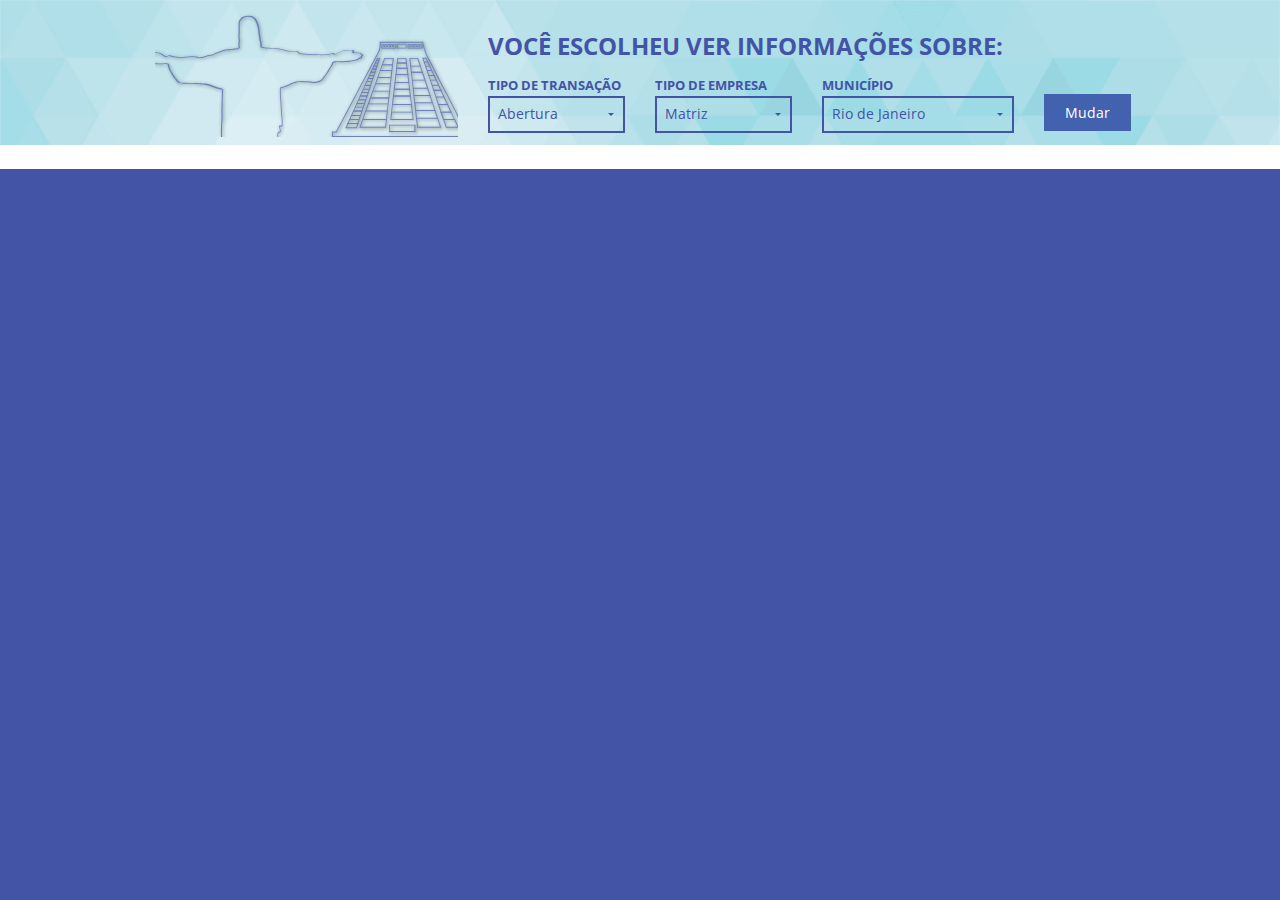
==== index.html @ cc653244 "iniciando projeto" ====
<!DOCTYPE html>
<html lang="en">

<head>
    <meta charset="UTF-8">
    <meta name="viewport" content="width=device-width, initial-scale=1.0">
    <meta http-equiv="X-UA-Compatible" content="ie=edge">
    <title>Informação Empresas</title>
    <link rel="stylesheet" href="source/css/foundation.css">

    <link rel="stylesheet" href="source/css/informacaoEmpresa.css">
    <link href="https://fonts.googleapis.com/css?family=Open+Sans:300,400,400i,600,700" rel="stylesheet">

</head>

<body>
    <div class="container-site">

        <div class="ats-container--paginaInterna">
            <section class="ats-header-banner">
                <div class="row">
                    <div class="columns small-12 medium-4">
                        <div class="ats-containerIlus">
                            <div class="ats-ilustracao"></div>
                        </div>
                    </div>
                    <div class="columns small-12 medium-8 ats-header-bannerContent">
                        <h1 class="ats-header-bannerTit">Você escolheu ver informações sobre:</h1>
                        <form action="#" class="ats-header-bannerForm">
                            <div class="row">
                                <div class="columns small-12 medium-3">
                                    <label class="ats-header-bannerLbl" for="tpTransEmp">Tipo de Transação</label>
                                    <select name="tipo-transacao" id="selectTpTransacao" class="ats-header-bannerSelect">
                                  <option value="abertura">Abertura</option>
                                  <option value="baixa">Baixa</option>
                                  <option value="alteracao">Alteração</option>
                              </select>
                                </div>
                                <div class="columns small-12 medium-3">
                                    <label class="ats-header-bannerLbl" for="tpTransEmp">Tipo de Empresa</label>
                                    <select name="tipo-empresa" id="selectTpEmpresa" class="ats-header-bannerSelect">
                                  <option value="matriz">Matriz</option>
                                  <option value="filial">Filial</option>
                                  <option value="mei">Mei</option>
                              </select>
                                </div>
                                <div class="columns small-12 medium-4">
                                    <label class="ats-header-bannerLbl" for="tpTransEmp">Município</label>
                                    <select name="tipo-municipio" id="selectMunicipio" class="ats-header-bannerSelect">
                                  <option value="rioDeJaneiro">Rio de Janeiro</option>
                                  <option value="outrosMunicipios">Outros Municípios</option>
                              </select>
                                </div>
                                <div class="columns small-12 medium-2">
                                    <button type="submit" class="ats-botao--azul u-md-txtBtn ats-btn ats-btn--tamanhoCampo" id="mudarInformacoesBtn">Mudar</button>
                                </div>
                            </div>
                        </form>
                    </div>
                </div>
            </section>
            <section id="containerInformacoesCards" class="ats-infoContainer">
                <div class="row">
                    <div class="columns small-12" id="containerInformacoes">
                        <script type="text/template" id="erro">
                            <section class="ats-alerta" id="containerErro">
                                <div class="ats-alertaBox--erro ats-alertaBox alert-box">
                                    <span class="ats-alertaBox-icone ats-alertaBox-icone--erro icon-blocked"></span>
                                    <section class="ats-alertaBox-conteudo">
                                        <p class="ats-alertaBox-txt ats-alertaBox-txtErro u-bold">Não foram encontradas informações sobre as seguintes opções:</p>
                                        <ul class="u-xsm-margemTop">
                                            <li id="tipoTransacao" class="u-md-texto"></li>
                                            <li id="tipEmpresa" class="u-md-texto"></li>
                                            <li id="tipoMunicipio" class="u-md-texto"></li>
                                        </ul>
                                    </section>
                                </div>
                            </section>
                        </script>
                    </div>
                </div>
            </section>
        </div>

    </div>

</body>

</html>
---- source/css/informacaoEmpresa.css ----
/*=== estilo página de informações de empresas ===*/

body {
    font: 12px/1.5 'Open Sans', sans-serif;
    /*overflow-y: auto;*/
    background: #4354A6;
    overflow-x: hidden;
    -webkit-animation: androidbugfix infinite 1s;
    height: 100%;
}

ul, li, p, a, span, div, label, button, .button, nav, h1, h2, h3, h4, h5, h6 {
    font-family: 'Open Sans', sans-serif;
}

*, *:before, *:after {
    -webkit-box-sizing: border-box;
    -moz-box-sizing: border-box;
    box-sizing: border-box;
}

.container-site {
    background: #fff;
    min-height: 100%;
    padding: 0;
    margin: 0;
    position: relative;
}

select {
    -webkit-appearance: none!important;
    border-radius: 0;
    background-color: #fafafa;
    background-image: url([data-uri]…J2ZSI+PHBvbHlnb24gcG9pbnRzPSI1Ljk5MiwwIDIuOTkyLDMgLTAuMDA4LDAgIi8+PC9zdmc+);
    background-position: 100% center;
    background-repeat: no-repeat;
    border-style: solid;
    border-width: 1px;
    border-color: #ccc;
    padding: .5rem;
    font-size: .875rem;
    color: rgba(0, 0, 0, .75);
    line-height: normal;
    border-radius: 0;
    height: 2.3125rem;
}

.ats-btn {
    padding-right: 1.25rem;
    padding-left: 1.25rem;
    display: inline-block;
    text-align: center;
    margin: 0 0 1.25rem;
    font-weight: normal;
    line-height: normal;
    -webkit-appearance: none;
    -moz-appearance: none;
    appearance: none;
}

.ats-botao--azul {
    background: #4261af;
    color: #fff;
    border: solid 1px #4261af;
}

.u-md-label, .u-md-tableHead, .u-md-link, .u-md-txtBtn {
    font-size: 1.167em;
}

button, .button {
    cursor: pointer;
    position: relative;
    border-radius: 0;
    transition: background-color 300ms ease-out;
}

.ats-header-banner {
    background: rgba(196, 196, 196, 1);
    background: -moz-linear-gradient(left, rgba(196, 196, 196, 1) 0%, rgba(215, 215, 215, 1) 10%, rgba(255, 255, 255, 1) 55%, rgba(255, 255, 255, 1) 91%, rgba(255, 255, 255, 1) 100%);
    background: -webkit-gradient(left top, right top, color-stop(0%, rgba(196, 196, 196, 1)), color-stop(10%, rgba(215, 215, 215, 1)), color-stop(55%, rgba(255, 255, 255, 1)), color-stop(91%, rgba(255, 255, 255, 1)), color-stop(100%, rgba(255, 255, 255, 1)));
    background: -webkit-linear-gradient(left, rgba(196, 196, 196, 1) 0%, rgba(215, 215, 215, 1) 10%, rgba(255, 255, 255, 1) 55%, rgba(255, 255, 255, 1) 91%, rgba(255, 255, 255, 1) 100%);
    background: -o-linear-gradient(left, rgba(196, 196, 196, 1) 0%, rgba(215, 215, 215, 1) 10%, rgba(255, 255, 255, 1) 55%, rgba(255, 255, 255, 1) 91%, rgba(255, 255, 255, 1) 100%);
    background: -ms-linear-gradient(left, rgba(196, 196, 196, 1) 0%, rgba(215, 215, 215, 1) 10%, rgba(255, 255, 255, 1) 55%, rgba(255, 255, 255, 1) 91%, rgba(255, 255, 255, 1) 100%);
    background: linear-gradient(to right, rgba(196, 196, 196, 1) 0%, rgba(215, 215, 215, 1) 10%, rgba(255, 255, 255, 1) 55%, rgba(255, 255, 255, 1) 91%, rgba(255, 255, 255, 1) 100%);
    filter: progid:DXImageTransform.Microsoft.gradient( startColorstr='#c4c4c4', endColorstr='#ffffff', GradientType=1);
    background-image: url("../images/fundoBanner.png");
    background-repeat: no-repeat;
    background-size: cover;
    margin: 0;
    padding-bottom: 1em;
    /*position: relative;*/
}

.ats-header-banner {
    padding: 1em 0;
}

.ats-moduloCards-titulo {
    font-size: 1.366em;
    color: #4354a6;
    font-weight: bold;
    padding: .3em 0;
    border-bottom: 1px dotted #4354a6;
    border-top: 1px dotted #4354a6;
    display: block;
    width: 100%;
}

.ats-moduloCards-titulo--toggle {
    background: #dde0e0;
    padding-left: 1em;
    margin-bottom: 0;
    border-bottom: none;
    cursor: pointer;
}

.ats-moduloCards-titulo--toggleAberto {
    margin-bottom: 1em;
    border-bottom: 1px dotted #4354a6;
}

.ats-header-banner .ats-header-bannerContent {
    position: relative;
}

.ats-header-banner .ats-containerIlus {
    position: relative;
}

.ats-header-banner .ats-ilustracao {
    background-image: url("../images/ilustracao-header-banner.svg");
    background-repeat: no-repeat;
    background-size: cover;
    width: 100%;
    height: 320px;
    display: block;
    opacity: 0.3;
    background-position: left bottom;
    position: absolute;
    left: 0;
}

.ats-header-banner .ats-header-bannerTit {
    font-size: 2em;
    color: #4354a6;
    text-transform: uppercase;
    font-weight: bold;
    margin-bottom: .5em;
}

.ats-header-banner .ats-header-bannerForm {
    margin: 0;
    padding: 0;
}

.ats-header-banner .ats-header-bannerForm .ats-header-bannerLbl {
    font-size: 1.1em;
    text-transform: uppercase;
    margin-bottom: .5em;
    color: #4354a6;
    font-weight: bold;
}

.ats-header-banner .ats-header-bannerForm .ats-header-bannerSelect {
    -moz-appearance: none;
    background-color: rgba(255, 255, 255, 0);
    background-image: url([data-uri]);
    border-width: 2px;
    border-color: #4354A6;
    font-family: 'Open Sans', sans-serif;
    color: #4354A6;
}

.ats-header-banner .ats-header-bannerForm .ats-btn--tamanhoCampo {
    margin-top: 1.3em;
    margin-bottom: 0;
    padding-bottom: .5rem;
    padding-top: .5rem;
}

.ats-infoContainer {
    margin-top: 2em;
    margin-bottom: 2em;
}

.ats-moduloCards {
    flex-wrap: wrap;
    display: flex;
}

.ats-infoContainer .ats-infoContainer-card {
    border: 1px solid #4354a6;
    width: 98%;
    margin: 1%;
}

.ats-infoContainer .ats-infoContainer-card .ats-infoContainer-head {
    margin: 0;
    padding: .5em 1em;
    background: #D6EAF1;
    color: #4354a6;
    font-size: 1.6em;
    text-align: center;
    text-transform: uppercase;
    font-weight: bold;
}

.ats-infoContainer .ats-infoContainer-card .ats-infoContainer-contentTxt {
    padding: 1em;
}

.ats-infoContainer-card .ats-infoContainer-contentTxt .ats-infoContainer-tit {
    font-size: 1.4em;
    font-weight: bold;
    margin-bottom: 1em;
    text-align: center;
}

.ats-infoContainer-card .ats-infoContainer-contentTxt .ats-infoContainer-txt {
    font-size: 1.1em;
    text-align: justify;
    font-weight: normal;
    margin-bottom: 1em;
}

@media only screen and (min-width: 40.063em) {
    .ats-header-banner .ats-ilustracao {
        background-position: center bottom;
        height: 125px;
        opacity: 0.7;
    }
    .ats-header-banner .ats-header-bannerForm .ats-header-bannerSelect {
        margin: 0;
    }
}


/*== breakpoint desktop ==*/

@media only screen and (min-width: 60em) {
    .ats-infoContainer .ats-infoContainer-card {
        width: 48%;
        margin: 1%;
    }
}


/*== Animação ==*/

.ats-infoContainer-card--mostraCard, .ats-moduloCards-titulo--mostrarTitulo {
    -moz-animation: flipInX .75s;
    -ms-animation: flipInX .75s;
    -o-animation: flipInX .75s;
    -webkit-animation: flipInX .75s;
    animation: flipInX .75s;
}

.ats-infoContainer-card--escondeCard {
    -moz-animation: flipOutX .75s;
    -ms-animation: flipOutX .75s;
    -o-animation: flipOutX .75s;
    -webkit-animation: flipOutX .75s;
    animation: flipOutX .75s;
}
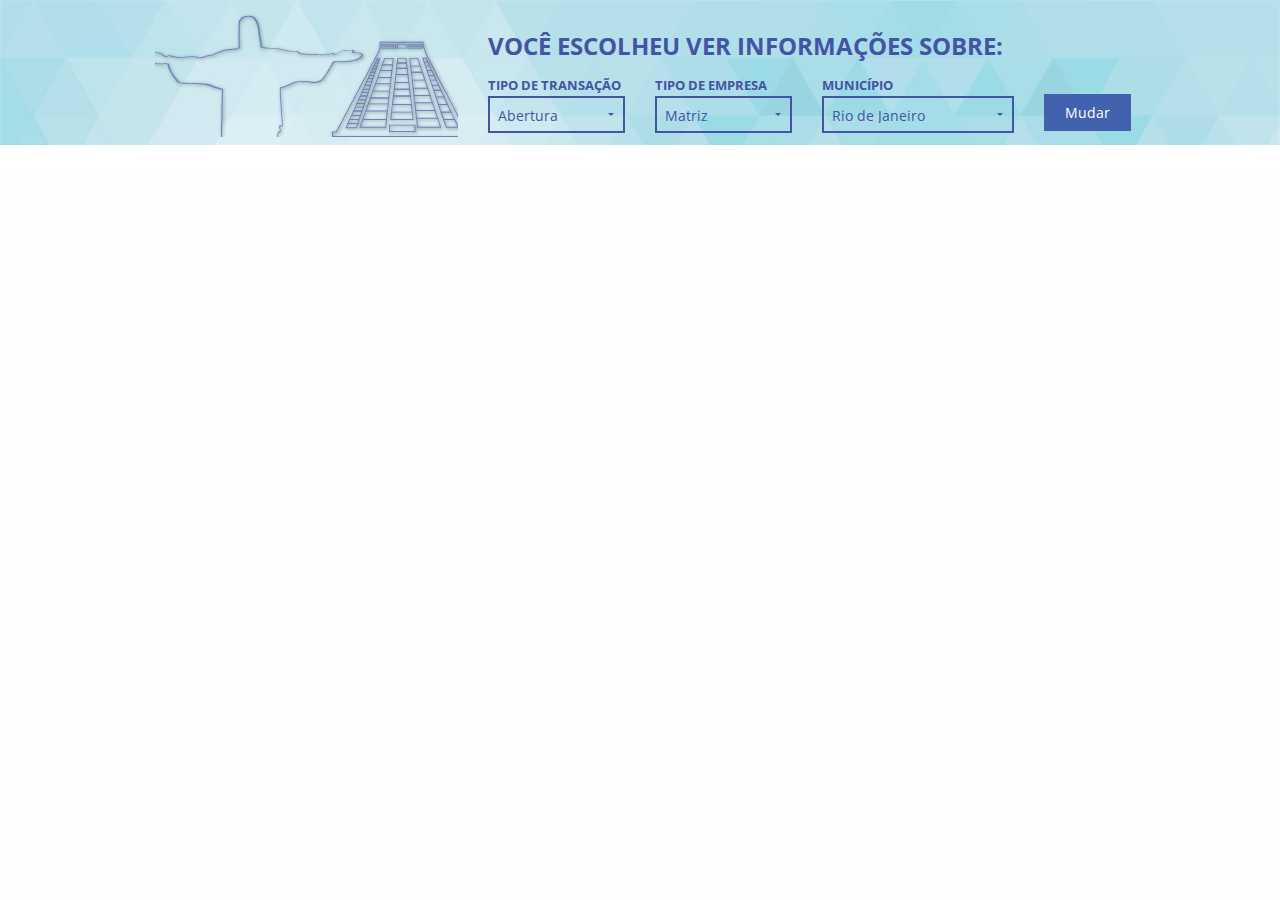
==== commit 766ef42f: "feat: Criando métodos para manipular os dados" ====
--- a/index.html
+++ b/index.html
@@ -16,58 +16,58 @@
 <body>
     <div class="container-site">
 
-        <div class="ats-container--paginaInterna">
-            <section class="ats-header-banner">
+        <div class="container--paginaInterna">
+            <section class="header-banner">
                 <div class="row">
                     <div class="columns small-12 medium-4">
-                        <div class="ats-containerIlus">
-                            <div class="ats-ilustracao"></div>
+                        <div class="containerIlus">
+                            <div class="ilustracao"></div>
                         </div>
                     </div>
-                    <div class="columns small-12 medium-8 ats-header-bannerContent">
-                        <h1 class="ats-header-bannerTit">Você escolheu ver informações sobre:</h1>
-                        <form action="#" class="ats-header-bannerForm">
+                    <div class="columns small-12 medium-8 header-bannerContent">
+                        <h1 class="header-bannerTit">Você escolheu ver informações sobre:</h1>
+                        <form action="#" class="header-bannerForm">
                             <div class="row">
                                 <div class="columns small-12 medium-3">
-                                    <label class="ats-header-bannerLbl" for="tpTransEmp">Tipo de Transação</label>
-                                    <select name="tipo-transacao" id="selectTpTransacao" class="ats-header-bannerSelect">
+                                    <label class="header-bannerLbl" for="tpTransEmp">Tipo de Transação</label>
+                                    <select name="tipo-transacao" id="selectTpTransacao" class="header-bannerSelect">
                                   <option value="abertura">Abertura</option>
                                   <option value="baixa">Baixa</option>
                                   <option value="alteracao">Alteração</option>
                               </select>
                                 </div>
                                 <div class="columns small-12 medium-3">
-                                    <label class="ats-header-bannerLbl" for="tpTransEmp">Tipo de Empresa</label>
-                                    <select name="tipo-empresa" id="selectTpEmpresa" class="ats-header-bannerSelect">
+                                    <label class="header-bannerLbl" for="tpTransEmp">Tipo de Empresa</label>
+                                    <select name="tipo-empresa" id="selectTpEmpresa" class="header-bannerSelect">
                                   <option value="matriz">Matriz</option>
                                   <option value="filial">Filial</option>
                                   <option value="mei">Mei</option>
                               </select>
                                 </div>
                                 <div class="columns small-12 medium-4">
-                                    <label class="ats-header-bannerLbl" for="tpTransEmp">Município</label>
-                                    <select name="tipo-municipio" id="selectMunicipio" class="ats-header-bannerSelect">
+                                    <label class="header-bannerLbl" for="tpTransEmp">Município</label>
+                                    <select name="tipo-municipio" id="selectMunicipio" class="header-bannerSelect">
                                   <option value="rioDeJaneiro">Rio de Janeiro</option>
                                   <option value="outrosMunicipios">Outros Municípios</option>
                               </select>
                                 </div>
                                 <div class="columns small-12 medium-2">
-                                    <button type="submit" class="ats-botao--azul u-md-txtBtn ats-btn ats-btn--tamanhoCampo" id="mudarInformacoesBtn">Mudar</button>
+                                    <button type="submit" class="botao--azul u-md-txtBtn btn btn--tamanhoCampo" id="mudarInformacoesBtn">Mudar</button>
                                 </div>
                             </div>
                         </form>
                     </div>
                 </div>
             </section>
-            <section id="containerInformacoesCards" class="ats-infoContainer">
+            <section id="containerInformacoesCards" class="infoContainer">
                 <div class="row">
                     <div class="columns small-12" id="containerInformacoes">
                         <script type="text/template" id="erro">
-                            <section class="ats-alerta" id="containerErro">
-                                <div class="ats-alertaBox--erro ats-alertaBox alert-box">
-                                    <span class="ats-alertaBox-icone ats-alertaBox-icone--erro icon-blocked"></span>
-                                    <section class="ats-alertaBox-conteudo">
-                                        <p class="ats-alertaBox-txt ats-alertaBox-txtErro u-bold">Não foram encontradas informações sobre as seguintes opções:</p>
+                            <section class="alerta" id="containerErro">
+                                <div class="alertaBox--erro alertaBox alert-box">
+                                    <span class="alertaBox-icone alertaBox-icone--erro icon-blocked"></span>
+                                    <section class="alertaBox-conteudo">
+                                        <p class="alertaBox-txt alertaBox-txtErro u-bold">Não foram encontradas informações sobre as seguintes opções:</p>
                                         <ul class="u-xsm-margemTop">
                                             <li id="tipoTransacao" class="u-md-texto"></li>
                                             <li id="tipEmpresa" class="u-md-texto"></li>
@@ -84,6 +84,7 @@
 
     </div>
 
+  <script src="source/js/InformacoesEmpresas.js"></script>
 </body>
 
 </html>
--- a/source/css/informacaoEmpresa.css
+++ b/source/css/informacaoEmpresa.css
@@ -1,9 +1,5 @@
-/*=== estilo página de informações de empresas ===*/
-
 body {
     font: 12px/1.5 'Open Sans', sans-serif;
-    /*overflow-y: auto;*/
-    background: #4354A6;
     overflow-x: hidden;
     -webkit-animation: androidbugfix infinite 1s;
     height: 100%;
@@ -45,7 +41,7 @@
     height: 2.3125rem;
 }
 
-.ats-btn {
+.btn {
     padding-right: 1.25rem;
     padding-left: 1.25rem;
     display: inline-block;
@@ -58,7 +54,7 @@
     appearance: none;
 }
 
-.ats-botao--azul {
+.botao--azul {
     background: #4261af;
     color: #fff;
     border: solid 1px #4261af;
@@ -75,7 +71,7 @@
     transition: background-color 300ms ease-out;
 }
 
-.ats-header-banner {
+.header-banner {
     background: rgba(196, 196, 196, 1);
     background: -moz-linear-gradient(left, rgba(196, 196, 196, 1) 0%, rgba(215, 215, 215, 1) 10%, rgba(255, 255, 255, 1) 55%, rgba(255, 255, 255, 1) 91%, rgba(255, 255, 255, 1) 100%);
     background: -webkit-gradient(left top, right top, color-stop(0%, rgba(196, 196, 196, 1)), color-stop(10%, rgba(215, 215, 215, 1)), color-stop(55%, rgba(255, 255, 255, 1)), color-stop(91%, rgba(255, 255, 255, 1)), color-stop(100%, rgba(255, 255, 255, 1)));
@@ -92,11 +88,11 @@
     /*position: relative;*/
 }
 
-.ats-header-banner {
+.header-banner {
     padding: 1em 0;
 }
 
-.ats-moduloCards-titulo {
+.moduloCards-titulo {
     font-size: 1.366em;
     color: #4354a6;
     font-weight: bold;
@@ -107,7 +103,7 @@
     width: 100%;
 }
 
-.ats-moduloCards-titulo--toggle {
+.moduloCards-titulo--toggle {
     background: #dde0e0;
     padding-left: 1em;
     margin-bottom: 0;
@@ -115,20 +111,20 @@
     cursor: pointer;
 }
 
-.ats-moduloCards-titulo--toggleAberto {
+.moduloCards-titulo--toggleAberto {
     margin-bottom: 1em;
     border-bottom: 1px dotted #4354a6;
 }
 
-.ats-header-banner .ats-header-bannerContent {
-    position: relative;
-}
-
-.ats-header-banner .ats-containerIlus {
-    position: relative;
-}
-
-.ats-header-banner .ats-ilustracao {
+.header-banner .header-bannerContent {
+    position: relative;
+}
+
+.header-banner .containerIlus {
+    position: relative;
+}
+
+.header-banner .ilustracao {
     background-image: url("../images/ilustracao-header-banner.svg");
     background-repeat: no-repeat;
     background-size: cover;
@@ -141,7 +137,7 @@
     left: 0;
 }
 
-.ats-header-banner .ats-header-bannerTit {
+.header-banner .header-bannerTit {
     font-size: 2em;
     color: #4354a6;
     text-transform: uppercase;
@@ -149,12 +145,12 @@
     margin-bottom: .5em;
 }
 
-.ats-header-banner .ats-header-bannerForm {
+.header-banner .header-bannerForm {
     margin: 0;
     padding: 0;
 }
 
-.ats-header-banner .ats-header-bannerForm .ats-header-bannerLbl {
+.header-banner .header-bannerForm .header-bannerLbl {
     font-size: 1.1em;
     text-transform: uppercase;
     margin-bottom: .5em;
@@ -162,7 +158,7 @@
     font-weight: bold;
 }
 
-.ats-header-banner .ats-header-bannerForm .ats-header-bannerSelect {
+.header-banner .header-bannerForm .header-bannerSelect {
     -moz-appearance: none;
     background-color: rgba(255, 255, 255, 0);
     background-image: url([data-uri]);
@@ -172,30 +168,30 @@
     color: #4354A6;
 }
 
-.ats-header-banner .ats-header-bannerForm .ats-btn--tamanhoCampo {
+.header-banner .header-bannerForm .btn--tamanhoCampo {
     margin-top: 1.3em;
     margin-bottom: 0;
     padding-bottom: .5rem;
     padding-top: .5rem;
 }
 
-.ats-infoContainer {
+.infoContainer {
     margin-top: 2em;
     margin-bottom: 2em;
 }
 
-.ats-moduloCards {
+.moduloCards {
     flex-wrap: wrap;
     display: flex;
 }
 
-.ats-infoContainer .ats-infoContainer-card {
+.infoContainer .infoContainer-card {
     border: 1px solid #4354a6;
     width: 98%;
     margin: 1%;
 }
 
-.ats-infoContainer .ats-infoContainer-card .ats-infoContainer-head {
+.infoContainer .infoContainer-card .infoContainer-head {
     margin: 0;
     padding: .5em 1em;
     background: #D6EAF1;
@@ -206,18 +202,18 @@
     font-weight: bold;
 }
 
-.ats-infoContainer .ats-infoContainer-card .ats-infoContainer-contentTxt {
+.infoContainer .infoContainer-card .infoContainer-contentTxt {
     padding: 1em;
 }
 
-.ats-infoContainer-card .ats-infoContainer-contentTxt .ats-infoContainer-tit {
+.infoContainer-card .infoContainer-contentTxt .infoContainer-tit {
     font-size: 1.4em;
     font-weight: bold;
     margin-bottom: 1em;
     text-align: center;
 }
 
-.ats-infoContainer-card .ats-infoContainer-contentTxt .ats-infoContainer-txt {
+.infoContainer-card .infoContainer-contentTxt .infoContainer-txt {
     font-size: 1.1em;
     text-align: justify;
     font-weight: normal;
@@ -225,12 +221,12 @@
 }
 
 @media only screen and (min-width: 40.063em) {
-    .ats-header-banner .ats-ilustracao {
+    .header-banner .ilustracao {
         background-position: center bottom;
         height: 125px;
         opacity: 0.7;
     }
-    .ats-header-banner .ats-header-bannerForm .ats-header-bannerSelect {
+    .header-banner .header-bannerForm .header-bannerSelect {
         margin: 0;
     }
 }
@@ -239,7 +235,7 @@
 /*== breakpoint desktop ==*/
 
 @media only screen and (min-width: 60em) {
-    .ats-infoContainer .ats-infoContainer-card {
+    .infoContainer .infoContainer-card {
         width: 48%;
         margin: 1%;
     }
@@ -248,7 +244,7 @@
 
 /*== Animação ==*/
 
-.ats-infoContainer-card--mostraCard, .ats-moduloCards-titulo--mostrarTitulo {
+.infoContainer-card--mostraCard, .moduloCards-titulo--mostrarTitulo {
     -moz-animation: flipInX .75s;
     -ms-animation: flipInX .75s;
     -o-animation: flipInX .75s;
@@ -256,7 +252,7 @@
     animation: flipInX .75s;
 }
 
-.ats-infoContainer-card--escondeCard {
+.infoContainer-card--escondeCard {
     -moz-animation: flipOutX .75s;
     -ms-animation: flipOutX .75s;
     -o-animation: flipOutX .75s;
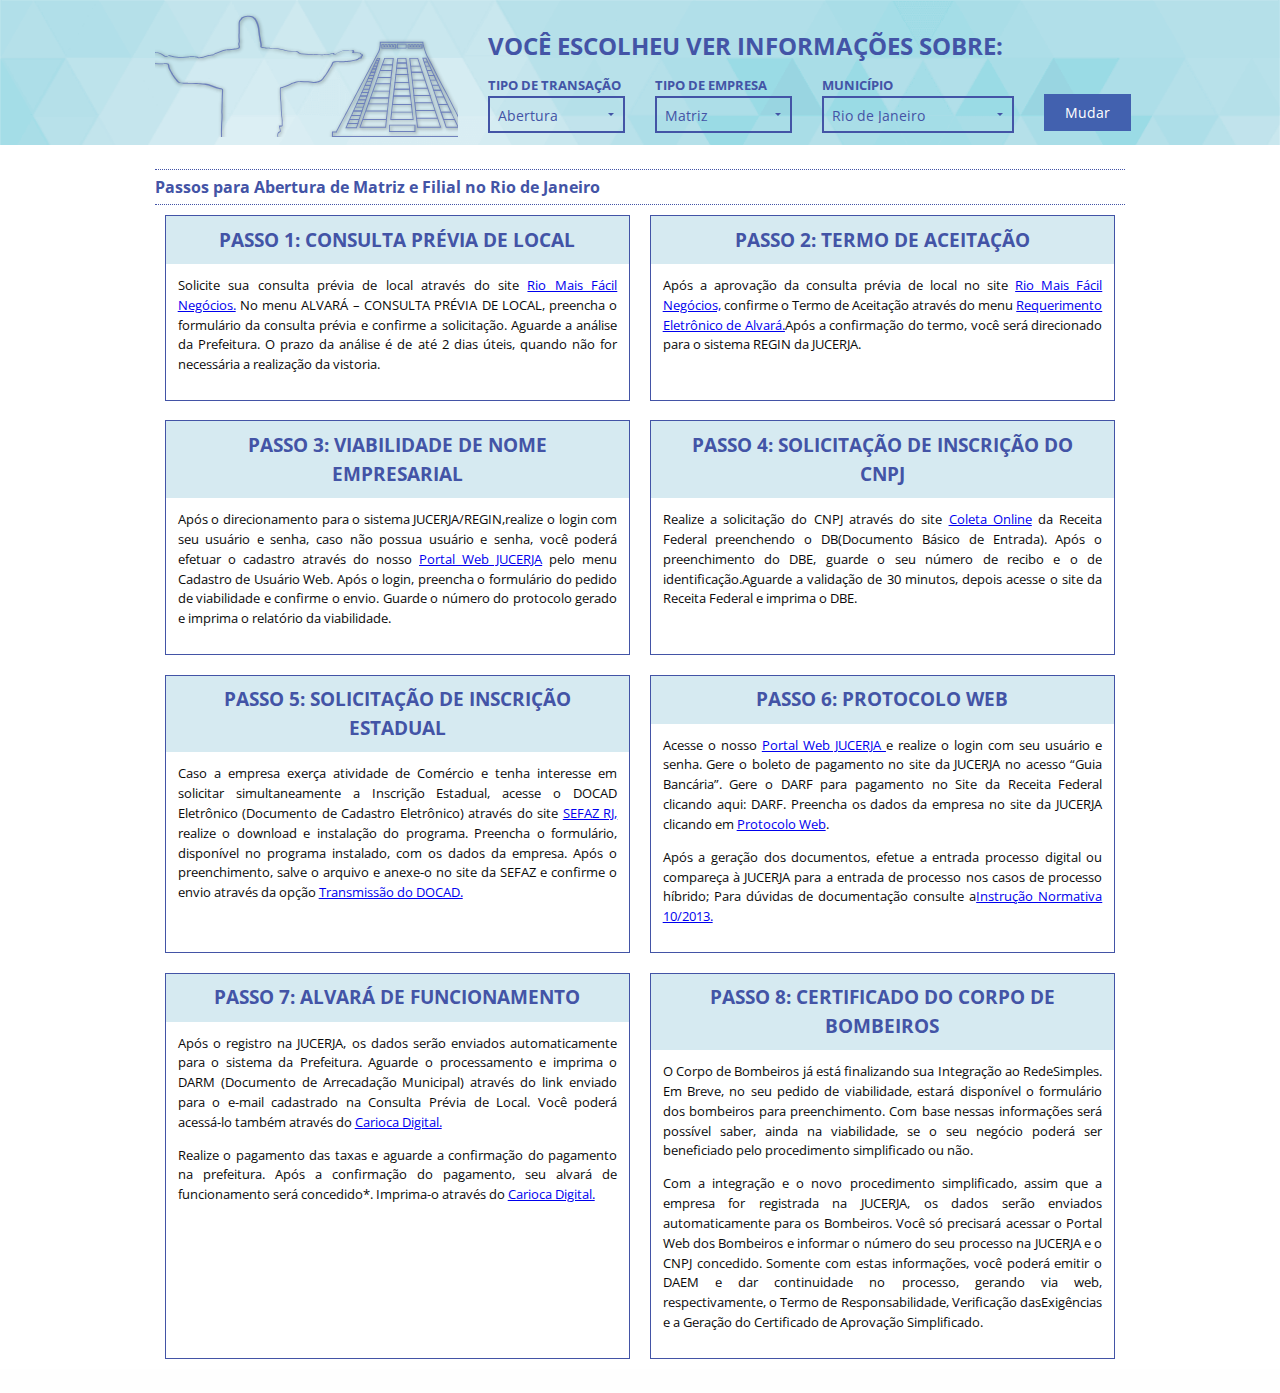
==== commit 5e7c6536: "feat: Editando css default" ====
--- a/index.html
+++ b/index.html
@@ -7,8 +7,9 @@
     <meta http-equiv="X-UA-Compatible" content="ie=edge">
     <title>Informação Empresas</title>
     <link rel="stylesheet" href="source/css/foundation.css">
-
+    <link rel="stylesheet" href="source/css/style.css">
     <link rel="stylesheet" href="source/css/informacaoEmpresa.css">
+    <link rel="stylesheet" href="source/css/icomoon.css">
     <link href="https://fonts.googleapis.com/css?family=Open+Sans:300,400,400i,600,700" rel="stylesheet">
 
 </head>
--- a/source/css/style.css
+++ b/source/css/style.css
@@ -0,0 +1,96 @@
+body {
+  font: 12px/1.5 'Open Sans', sans-serif;
+  overflow-x: hidden;
+  -webkit-animation: androidbugfix infinite 1s;
+  height: 100%;
+}
+
+ul, li, p, a, span, div, label, button, .button, nav, h1, h2, h3, h4, h5, h6 {
+  font-family: 'Open Sans', sans-serif;
+}
+
+ul {
+    list-style-type: none;
+    margin-left: 0;
+    padding-left: 0;
+}
+
+p {
+  margin: 0;
+}
+
+*, *:before, *:after {
+  -webkit-box-sizing: border-box;
+  -moz-box-sizing: border-box;
+  box-sizing: border-box;
+}
+
+.container-site {
+  background: #fff;
+  min-height: 100%;
+  padding: 0;
+  margin: 0;
+  position: relative;
+}
+
+select {
+  -webkit-appearance: none!important;
+  border-radius: 0;
+  background-color: #fafafa;
+  background-image: url([data-uri]…J2ZSI+PHBvbHlnb24gcG9pbnRzPSI1Ljk5MiwwIDIuOTkyLDMgLTAuMDA4LDAgIi8+PC9zdmc+);
+  background-position: 100% center;
+  background-repeat: no-repeat;
+  border-style: solid;
+  border-width: 1px;
+  border-color: #ccc;
+  padding: .5rem;
+  font-size: .875rem;
+  color: rgba(0, 0, 0, .75);
+  line-height: normal;
+  border-radius: 0;
+  height: 2.3125rem;
+}
+
+.btn {
+  padding-right: 1.25rem;
+  padding-left: 1.25rem;
+  display: inline-block;
+  text-align: center;
+  margin: 0 0 1.25rem;
+  font-weight: normal;
+  line-height: normal;
+  -webkit-appearance: none;
+  -moz-appearance: none;
+  appearance: none;
+}
+
+.botao--azul {
+  background: #4261af;
+  color: #fff;
+  border: solid 1px #4261af;
+}
+
+.u-md-label, .u-md-tableHead, .u-md-link, .u-md-txtBtn {
+  font-size: 1.167em;
+}
+
+button, .button {
+  cursor: pointer;
+  position: relative;
+  border-radius: 0;
+  transition: background-color 300ms ease-out;
+}
+
+
+/* Classe utilitária */
+
+.u-esconder {
+  display: none;
+}
+
+.u-bold {
+    font-weight: bold;
+}
+.u-xsm-margemTop {
+    margin-top: .5em;
+}
--- a/source/css/informacaoEmpresa.css
+++ b/source/css/informacaoEmpresa.css
@@ -1,261 +1,413 @@
-body {
-    font: 12px/1.5 'Open Sans', sans-serif;
-    overflow-x: hidden;
-    -webkit-animation: androidbugfix infinite 1s;
-    height: 100%;
-}
-
-ul, li, p, a, span, div, label, button, .button, nav, h1, h2, h3, h4, h5, h6 {
-    font-family: 'Open Sans', sans-serif;
-}
-
-*, *:before, *:after {
-    -webkit-box-sizing: border-box;
-    -moz-box-sizing: border-box;
-    box-sizing: border-box;
-}
-
-.container-site {
-    background: #fff;
-    min-height: 100%;
-    padding: 0;
+.header-banner {
+  background: rgba(196, 196, 196, 1);
+  background: -moz-linear-gradient(left, rgba(196, 196, 196, 1) 0%, rgba(215, 215, 215, 1) 10%, rgba(255, 255, 255, 1) 55%, rgba(255, 255, 255, 1) 91%, rgba(255, 255, 255, 1) 100%);
+  background: -webkit-gradient(left top, right top, color-stop(0%, rgba(196, 196, 196, 1)), color-stop(10%, rgba(215, 215, 215, 1)), color-stop(55%, rgba(255, 255, 255, 1)), color-stop(91%, rgba(255, 255, 255, 1)), color-stop(100%, rgba(255, 255, 255, 1)));
+  background: -webkit-linear-gradient(left, rgba(196, 196, 196, 1) 0%, rgba(215, 215, 215, 1) 10%, rgba(255, 255, 255, 1) 55%, rgba(255, 255, 255, 1) 91%, rgba(255, 255, 255, 1) 100%);
+  background: -o-linear-gradient(left, rgba(196, 196, 196, 1) 0%, rgba(215, 215, 215, 1) 10%, rgba(255, 255, 255, 1) 55%, rgba(255, 255, 255, 1) 91%, rgba(255, 255, 255, 1) 100%);
+  background: -ms-linear-gradient(left, rgba(196, 196, 196, 1) 0%, rgba(215, 215, 215, 1) 10%, rgba(255, 255, 255, 1) 55%, rgba(255, 255, 255, 1) 91%, rgba(255, 255, 255, 1) 100%);
+  background: linear-gradient(to right, rgba(196, 196, 196, 1) 0%, rgba(215, 215, 215, 1) 10%, rgba(255, 255, 255, 1) 55%, rgba(255, 255, 255, 1) 91%, rgba(255, 255, 255, 1) 100%);
+  filter: progid:DXImageTransform.Microsoft.gradient( startColorstr='#c4c4c4', endColorstr='#ffffff', GradientType=1);
+  background-image: url("../images/fundoBanner.png");
+  background-repeat: no-repeat;
+  background-size: cover;
+  margin: 0;
+  padding-bottom: 1em;
+  /*position: relative;*/
+}
+
+.header-banner {
+  padding: 1em 0;
+}
+
+.moduloCards-titulo {
+  font-size: 1.366em;
+  color: #4354a6;
+  font-weight: bold;
+  padding: .3em 0;
+  border-bottom: 1px dotted #4354a6;
+  border-top: 1px dotted #4354a6;
+  display: block;
+  width: 100%;
+}
+
+.moduloCards-titulo--toggle {
+  background: #dde0e0;
+  padding-left: 1em;
+  margin-bottom: 0;
+  border-bottom: none;
+  cursor: pointer;
+}
+
+.moduloCards-titulo--toggleAberto {
+  margin-bottom: 1em;
+  border-bottom: 1px dotted #4354a6;
+}
+
+.header-banner .header-bannerContent {
+  position: relative;
+}
+
+.header-banner .containerIlus {
+  position: relative;
+}
+
+.header-banner .ilustracao {
+  background-image: url("../images/ilustracao-header-banner.svg");
+  background-repeat: no-repeat;
+  background-size: cover;
+  width: 100%;
+  height: 320px;
+  display: block;
+  opacity: 0.3;
+  background-position: left bottom;
+  position: absolute;
+  left: 0;
+}
+
+.header-banner .header-bannerTit {
+  font-size: 2em;
+  color: #4354a6;
+  text-transform: uppercase;
+  font-weight: bold;
+  margin-bottom: .5em;
+}
+
+.header-banner .header-bannerForm {
+  margin: 0;
+  padding: 0;
+}
+
+.header-banner .header-bannerForm .header-bannerLbl {
+  font-size: 1.1em;
+  text-transform: uppercase;
+  margin-bottom: .5em;
+  color: #4354a6;
+  font-weight: bold;
+}
+
+.header-banner .header-bannerForm .header-bannerSelect {
+  -moz-appearance: none;
+  background-color: rgba(255, 255, 255, 0);
+  background-image: url([data-uri]);
+  border-width: 2px;
+  border-color: #4354A6;
+  font-family: 'Open Sans', sans-serif;
+  color: #4354A6;
+}
+
+.header-banner .header-bannerForm .btn--tamanhoCampo {
+  margin-top: 1.3em;
+  margin-bottom: 0;
+  padding-bottom: .5rem;
+  padding-top: .5rem;
+}
+
+.infoContainer {
+  margin-top: 2em;
+  margin-bottom: 2em;
+}
+
+.moduloCards {
+  flex-wrap: wrap;
+  display: flex;
+}
+
+.infoContainer .infoContainer-card {
+  border: 1px solid #4354a6;
+  width: 98%;
+  margin: 1%;
+}
+
+.infoContainer .infoContainer-card .infoContainer-head {
+  margin: 0;
+  padding: .5em 1em;
+  background: #D6EAF1;
+  color: #4354a6;
+  font-size: 1.6em;
+  text-align: center;
+  text-transform: uppercase;
+  font-weight: bold;
+}
+
+.infoContainer .infoContainer-card .infoContainer-contentTxt {
+  padding: 1em;
+}
+
+.infoContainer-card .infoContainer-contentTxt .infoContainer-tit {
+  font-size: 1.4em;
+  font-weight: bold;
+  margin-bottom: 1em;
+  text-align: center;
+}
+
+.infoContainer-card .infoContainer-contentTxt .infoContainer-txt {
+  font-size: 1.1em;
+  text-align: justify;
+  font-weight: normal;
+  margin-bottom: 1em;
+}
+
+@media only screen and (min-width: 40.063em) {
+  .header-banner .ilustracao {
+    background-position: center bottom;
+    height: 125px;
+    opacity: 0.7;
+  }
+  .header-banner .header-bannerForm .header-bannerSelect {
     margin: 0;
-    position: relative;
-}
-
-select {
-    -webkit-appearance: none!important;
-    border-radius: 0;
-    background-color: #fafafa;
-    background-image: url([data-uri]…J2ZSI+PHBvbHlnb24gcG9pbnRzPSI1Ljk5MiwwIDIuOTkyLDMgLTAuMDA4LDAgIi8+PC9zdmc+);
-    background-position: 100% center;
-    background-repeat: no-repeat;
+  }
+}
+
+
+/*== breakpoint desktop ==*/
+
+@media only screen and (min-width: 60em) {
+  .infoContainer .infoContainer-card {
+    width: 48%;
+    margin: 1%;
+  }
+}
+
+
+/*== Animação ==*/
+
+.infoContainer-card--mostraCard, .moduloCards-titulo--mostrarTitulo {
+  -moz-animation: flipInX .75s;
+  -ms-animation: flipInX .75s;
+  -o-animation: flipInX .75s;
+  -webkit-animation: flipInX .75s;
+  animation: flipInX .75s;
+}
+
+.infoContainer-card--escondeCard {
+  -moz-animation: flipOutX .75s;
+  -ms-animation: flipOutX .75s;
+  -o-animation: flipOutX .75s;
+  -webkit-animation: flipOutX .75s;
+  animation: flipOutX .75s;
+}
+
+/*==== mensagem de erro superior do plugin do foundation ====*/
+
+.field-validation-error.text-danger {
+  background: #F3D2D4;
+  font-size: 1.2em;
+  font-family: 'Open Sans', sans-serif;
+  font-weight: normal;
+  color: #9a5151;
+  padding: 1em 1em 1em 4.5em;
+  position: relative;
+  margin-bottom: 1.5em;
+  margin-top: .5em;
+  font-style: normal;
+}
+
+.field-validation-error.text-danger:before {
+  content: '\e904';
+  font-family: icomoon !important;
+  font-weight: normal;
+  left: 18px;
+  top: 3px;
+  display: block;
+  z-index: 0;
+  position: absolute;
+  font-size: 2em;
+}
+
+
+/*==== mensagem de erro ====*/
+
+.alerta {
+  position: relative;
+}
+
+.alerta > .alertaBox {
+  font-size: 1em;
+  border: none;
+}
+
+.alerta .alertaBox-conteudo {
+  display: inline-block;
+  padding: 0 0.5rem 0 2rem;
+  margin: 0;
+}
+
+.alert-box {
     border-style: solid;
     border-width: 1px;
-    border-color: #ccc;
-    padding: .5rem;
-    font-size: .875rem;
-    color: rgba(0, 0, 0, .75);
-    line-height: normal;
-    border-radius: 0;
-    height: 2.3125rem;
-}
-
-.btn {
-    padding-right: 1.25rem;
-    padding-left: 1.25rem;
-    display: inline-block;
-    text-align: center;
-    margin: 0 0 1.25rem;
+    display: block;
     font-weight: normal;
-    line-height: normal;
-    -webkit-appearance: none;
-    -moz-appearance: none;
-    appearance: none;
-}
-
-.botao--azul {
-    background: #4261af;
-    color: #fff;
-    border: solid 1px #4261af;
-}
-
-.u-md-label, .u-md-tableHead, .u-md-link, .u-md-txtBtn {
-    font-size: 1.167em;
-}
-
-button, .button {
-    cursor: pointer;
+    margin-bottom: 1.25rem;
     position: relative;
-    border-radius: 0;
-    transition: background-color 300ms ease-out;
-}
-
-.header-banner {
-    background: rgba(196, 196, 196, 1);
-    background: -moz-linear-gradient(left, rgba(196, 196, 196, 1) 0%, rgba(215, 215, 215, 1) 10%, rgba(255, 255, 255, 1) 55%, rgba(255, 255, 255, 1) 91%, rgba(255, 255, 255, 1) 100%);
-    background: -webkit-gradient(left top, right top, color-stop(0%, rgba(196, 196, 196, 1)), color-stop(10%, rgba(215, 215, 215, 1)), color-stop(55%, rgba(255, 255, 255, 1)), color-stop(91%, rgba(255, 255, 255, 1)), color-stop(100%, rgba(255, 255, 255, 1)));
-    background: -webkit-linear-gradient(left, rgba(196, 196, 196, 1) 0%, rgba(215, 215, 215, 1) 10%, rgba(255, 255, 255, 1) 55%, rgba(255, 255, 255, 1) 91%, rgba(255, 255, 255, 1) 100%);
-    background: -o-linear-gradient(left, rgba(196, 196, 196, 1) 0%, rgba(215, 215, 215, 1) 10%, rgba(255, 255, 255, 1) 55%, rgba(255, 255, 255, 1) 91%, rgba(255, 255, 255, 1) 100%);
-    background: -ms-linear-gradient(left, rgba(196, 196, 196, 1) 0%, rgba(215, 215, 215, 1) 10%, rgba(255, 255, 255, 1) 55%, rgba(255, 255, 255, 1) 91%, rgba(255, 255, 255, 1) 100%);
-    background: linear-gradient(to right, rgba(196, 196, 196, 1) 0%, rgba(215, 215, 215, 1) 10%, rgba(255, 255, 255, 1) 55%, rgba(255, 255, 255, 1) 91%, rgba(255, 255, 255, 1) 100%);
-    filter: progid:DXImageTransform.Microsoft.gradient( startColorstr='#c4c4c4', endColorstr='#ffffff', GradientType=1);
-    background-image: url("../images/fundoBanner.png");
-    background-repeat: no-repeat;
-    background-size: cover;
-    margin: 0;
-    padding-bottom: 1em;
-    /*position: relative;*/
-}
-
-.header-banner {
-    padding: 1em 0;
-}
-
-.moduloCards-titulo {
-    font-size: 1.366em;
-    color: #4354a6;
-    font-weight: bold;
-    padding: .3em 0;
-    border-bottom: 1px dotted #4354a6;
-    border-top: 1px dotted #4354a6;
-    display: block;
-    width: 100%;
-}
-
-.moduloCards-titulo--toggle {
-    background: #dde0e0;
-    padding-left: 1em;
-    margin-bottom: 0;
-    border-bottom: none;
-    cursor: pointer;
-}
-
-.moduloCards-titulo--toggleAberto {
-    margin-bottom: 1em;
-    border-bottom: 1px dotted #4354a6;
-}
-
-.header-banner .header-bannerContent {
-    position: relative;
-}
-
-.header-banner .containerIlus {
-    position: relative;
-}
-
-.header-banner .ilustracao {
-    background-image: url("../images/ilustracao-header-banner.svg");
-    background-repeat: no-repeat;
-    background-size: cover;
-    width: 100%;
-    height: 320px;
-    display: block;
-    opacity: 0.3;
-    background-position: left bottom;
-    position: absolute;
-    left: 0;
-}
-
-.header-banner .header-bannerTit {
-    font-size: 2em;
-    color: #4354a6;
-    text-transform: uppercase;
-    font-weight: bold;
-    margin-bottom: .5em;
-}
-
-.header-banner .header-bannerForm {
-    margin: 0;
-    padding: 0;
-}
-
-.header-banner .header-bannerForm .header-bannerLbl {
-    font-size: 1.1em;
-    text-transform: uppercase;
-    margin-bottom: .5em;
-    color: #4354a6;
-    font-weight: bold;
-}
-
-.header-banner .header-bannerForm .header-bannerSelect {
-    -moz-appearance: none;
-    background-color: rgba(255, 255, 255, 0);
-    background-image: url([data-uri]);
-    border-width: 2px;
-    border-color: #4354A6;
-    font-family: 'Open Sans', sans-serif;
-    color: #4354A6;
-}
-
-.header-banner .header-bannerForm .btn--tamanhoCampo {
-    margin-top: 1.3em;
-    margin-bottom: 0;
-    padding-bottom: .5rem;
-    padding-top: .5rem;
-}
-
-.infoContainer {
-    margin-top: 2em;
-    margin-bottom: 2em;
-}
-
-.moduloCards {
-    flex-wrap: wrap;
-    display: flex;
-}
-
-.infoContainer .infoContainer-card {
-    border: 1px solid #4354a6;
-    width: 98%;
-    margin: 1%;
-}
-
-.infoContainer .infoContainer-card .infoContainer-head {
-    margin: 0;
-    padding: .5em 1em;
-    background: #D6EAF1;
-    color: #4354a6;
-    font-size: 1.6em;
-    text-align: center;
-    text-transform: uppercase;
-    font-weight: bold;
-}
-
-.infoContainer .infoContainer-card .infoContainer-contentTxt {
-    padding: 1em;
-}
-
-.infoContainer-card .infoContainer-contentTxt .infoContainer-tit {
-    font-size: 1.4em;
-    font-weight: bold;
-    margin-bottom: 1em;
-    text-align: center;
-}
-
-.infoContainer-card .infoContainer-contentTxt .infoContainer-txt {
-    font-size: 1.1em;
-    text-align: justify;
-    font-weight: normal;
-    margin-bottom: 1em;
-}
-
-@media only screen and (min-width: 40.063em) {
-    .header-banner .ilustracao {
-        background-position: center bottom;
-        height: 125px;
-        opacity: 0.7;
-    }
-    .header-banner .header-bannerForm .header-bannerSelect {
-        margin: 0;
-    }
-}
-
-
-/*== breakpoint desktop ==*/
-
-@media only screen and (min-width: 60em) {
-    .infoContainer .infoContainer-card {
-        width: 48%;
-        margin: 1%;
-    }
-}
-
-
-/*== Animação ==*/
-
-.infoContainer-card--mostraCard, .moduloCards-titulo--mostrarTitulo {
-    -moz-animation: flipInX .75s;
-    -ms-animation: flipInX .75s;
-    -o-animation: flipInX .75s;
-    -webkit-animation: flipInX .75s;
-    animation: flipInX .75s;
-}
-
-.infoContainer-card--escondeCard {
-    -moz-animation: flipOutX .75s;
-    -ms-animation: flipOutX .75s;
-    -o-animation: flipOutX .75s;
-    -webkit-animation: flipOutX .75s;
-    animation: flipOutX .75s;
-}
+    padding: .875rem 1.5rem .875rem .875rem;
+    font-size: .8125rem;
+    transition: opacity 300ms ease-out;
+}
+
+.alerta .alertaBox--erro {
+  background: #F3D2D4;
+  color: #9a5151;
+}
+
+.alerta .alertaBox-icone {
+  margin-right: 1em;
+  font-size: 2em;
+  font-size: 1.375rem;
+  padding: 9px 6px 4px;
+  line-height: 0;
+  position: absolute;
+  top: 50%;
+  margin-top: -0.6875rem;
+  left: 0.25rem;
+}
+
+.alerta .alertaBox-txt {
+  margin: 0;
+  font-size: 1.233em;
+}
+
+.alerta .u-md-link.alertaBox-lnk,
+.alerta .u-md-texto.alertaBox-txt {
+  font-size: 1.083em;
+}
+
+.alerta .alertaBox-lnk {
+  display: block;
+  font-size: 1.233em;
+  color: #4261AF;
+}
+
+.alerta .alertaBox-lnk:hover {
+  text-decoration: underline;
+  color: #213361;
+}
+
+.alerta .alertaBox-txt.alertaBox-txtErro {
+  color: #9a5151;
+}
+
+@media only screen and (max-width: 64em) {
+  .alerta>.alertaBox {
+    font-size: 1.083em;
+  }
+}
+
+/* animações */
+
+@-webkit-keyframes flipInX {
+    from {
+        -webkit-transform: perspective(400px) rotate3d(1, 0, 0, 90deg);
+        transform: perspective(400px) rotate3d(1, 0, 0, 90deg);
+        -webkit-animation-timing-function: ease-in;
+        animation-timing-function: ease-in;
+        opacity: 0;
+    }
+
+    40% {
+        -webkit-transform: perspective(400px) rotate3d(1, 0, 0, -20deg);
+        transform: perspective(400px) rotate3d(1, 0, 0, -20deg);
+        -webkit-animation-timing-function: ease-in;
+        animation-timing-function: ease-in;
+    }
+
+    60% {
+        -webkit-transform: perspective(400px) rotate3d(1, 0, 0, 10deg);
+        transform: perspective(400px) rotate3d(1, 0, 0, 10deg);
+        opacity: 1;
+    }
+
+    80% {
+        -webkit-transform: perspective(400px) rotate3d(1, 0, 0, -5deg);
+        transform: perspective(400px) rotate3d(1, 0, 0, -5deg);
+    }
+
+    to {
+        -webkit-transform: perspective(400px);
+        transform: perspective(400px);
+    }
+}
+
+@keyframes flipInX {
+    from {
+        -webkit-transform: perspective(400px) rotate3d(1, 0, 0, 90deg);
+        transform: perspective(400px) rotate3d(1, 0, 0, 90deg);
+        -webkit-animation-timing-function: ease-in;
+        animation-timing-function: ease-in;
+        opacity: 0;
+    }
+
+    40% {
+        -webkit-transform: perspective(400px) rotate3d(1, 0, 0, -20deg);
+        transform: perspective(400px) rotate3d(1, 0, 0, -20deg);
+        -webkit-animation-timing-function: ease-in;
+        animation-timing-function: ease-in;
+    }
+
+    60% {
+        -webkit-transform: perspective(400px) rotate3d(1, 0, 0, 10deg);
+        transform: perspective(400px) rotate3d(1, 0, 0, 10deg);
+        opacity: 1;
+    }
+
+    80% {
+        -webkit-transform: perspective(400px) rotate3d(1, 0, 0, -5deg);
+        transform: perspective(400px) rotate3d(1, 0, 0, -5deg);
+    }
+
+    to {
+        -webkit-transform: perspective(400px);
+        transform: perspective(400px);
+    }
+}
+
+.flipInX {
+    -webkit-backface-visibility: visible !important;
+    backface-visibility: visible !important;
+    -webkit-animation-name: flipInX;
+    animation-name: flipInX;
+}
+
+@-webkit-keyframes flipOutX {
+    from {
+        -webkit-transform: perspective(400px);
+        transform: perspective(400px);
+    }
+
+    30% {
+        -webkit-transform: perspective(400px) rotate3d(1, 0, 0, -20deg);
+        transform: perspective(400px) rotate3d(1, 0, 0, -20deg);
+        opacity: 1;
+    }
+
+    to {
+        -webkit-transform: perspective(400px) rotate3d(1, 0, 0, 90deg);
+        transform: perspective(400px) rotate3d(1, 0, 0, 90deg);
+        opacity: 0;
+    }
+}
+
+@keyframes flipOutX {
+    from {
+        -webkit-transform: perspective(400px);
+        transform: perspective(400px);
+    }
+
+    30% {
+        -webkit-transform: perspective(400px) rotate3d(1, 0, 0, -20deg);
+        transform: perspective(400px) rotate3d(1, 0, 0, -20deg);
+        opacity: 1;
+    }
+
+    to {
+        -webkit-transform: perspective(400px) rotate3d(1, 0, 0, 90deg);
+        transform: perspective(400px) rotate3d(1, 0, 0, 90deg);
+        opacity: 0;
+    }
+}
+
+.flipOutX {
+    -webkit-animation-name: flipOutX;
+    animation-name: flipOutX;
+    -webkit-backface-visibility: visible !important;
+    backface-visibility: visible !important;
+}
